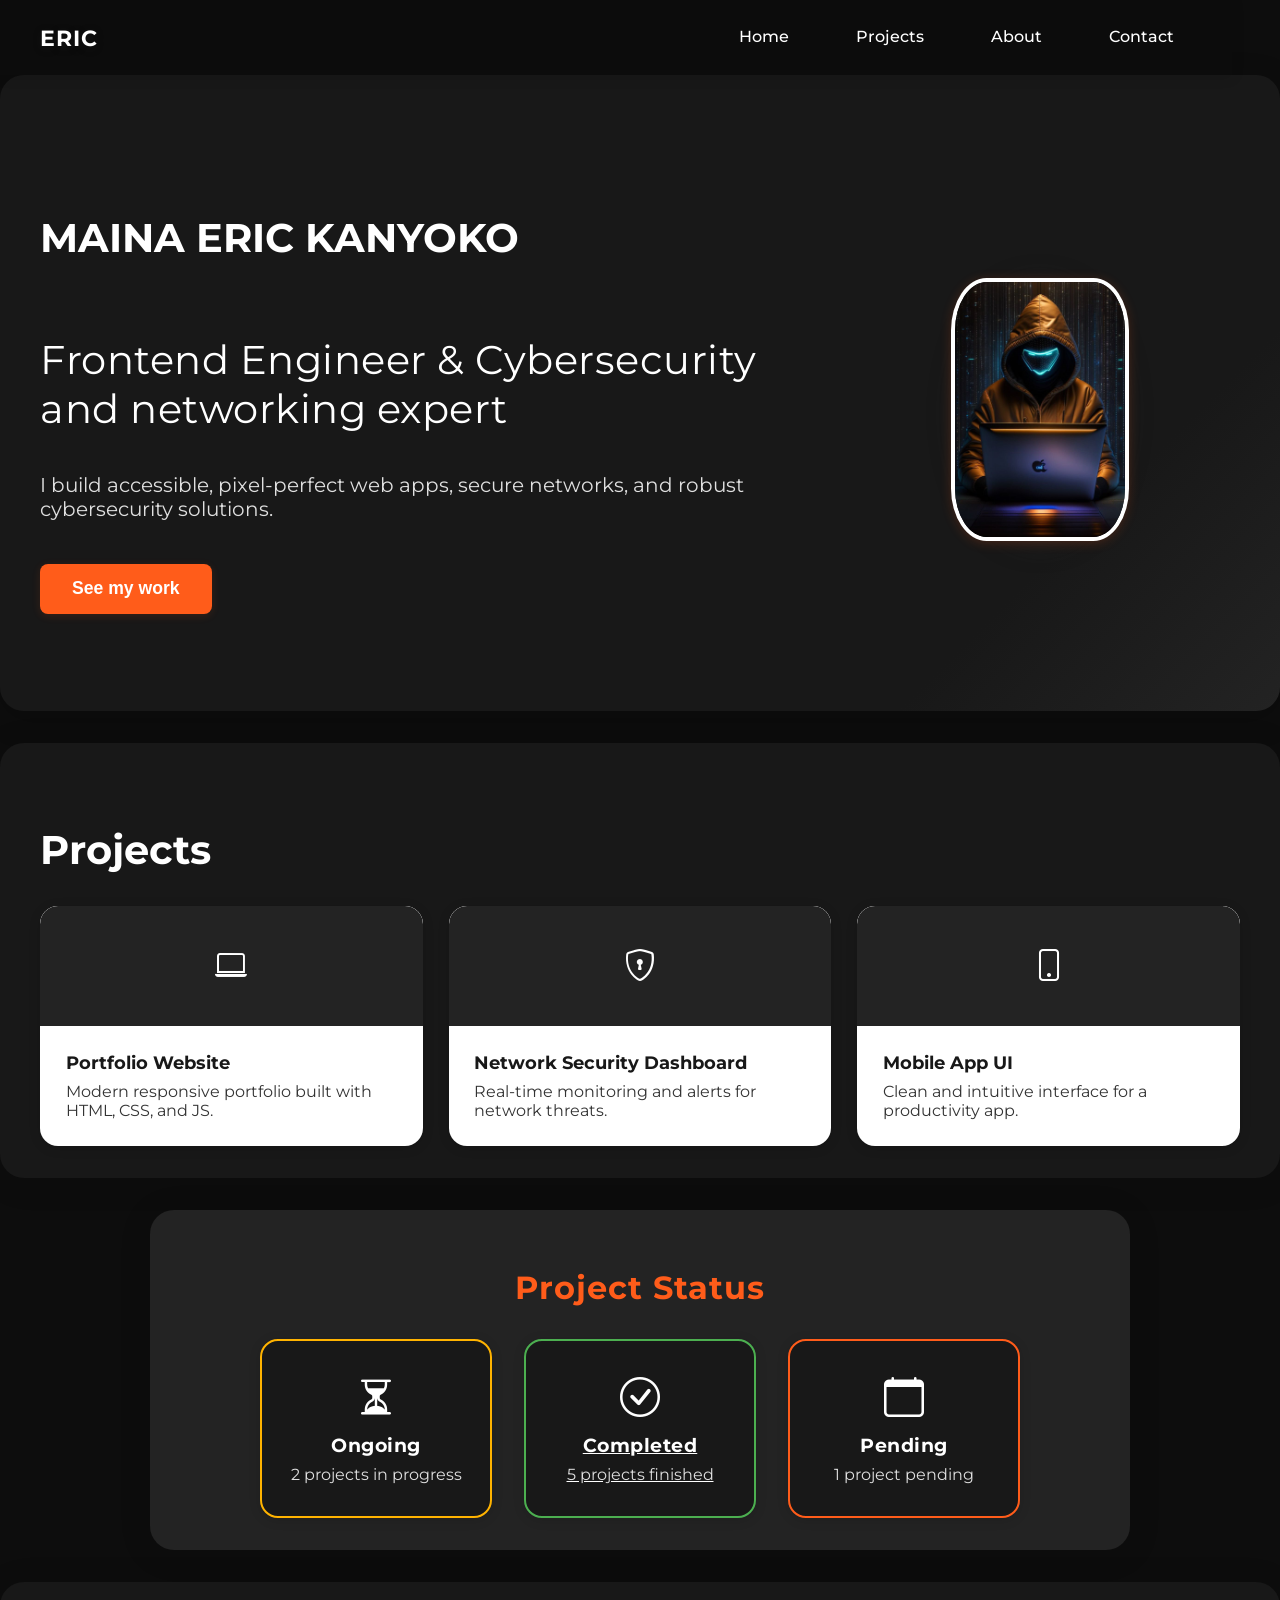
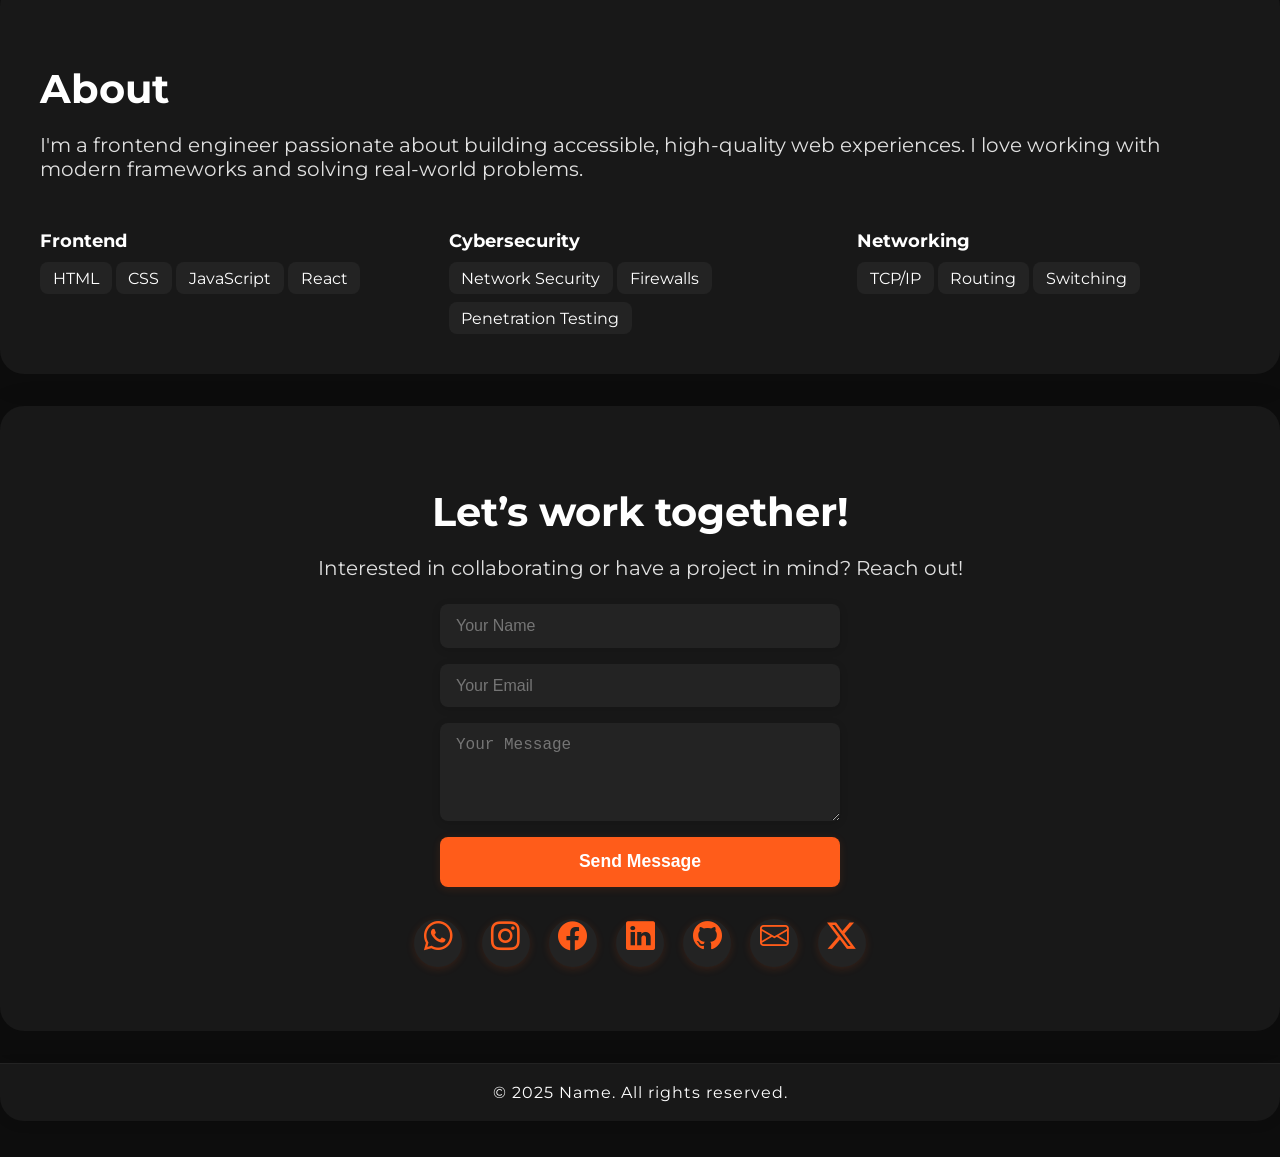
==== index.html @ 84fb1388 "initial commit" ====
<!DOCTYPE html>
<html lang="en">
<head>
    <meta charset="UTF-8">
    <meta name="viewport" content="width=device-width, initial-scale=1.0">
    <title>Name | Frontend Engineer</title>
    <link href="https://fonts.googleapis.com/css2?family=Montserrat:wght@700;400&display=swap" rel="stylesheet">
    <link rel="stylesheet" href="style.css">
    <link rel="stylesheet" href="https://cdn.jsdelivr.net/npm/bootstrap-icons@1.11.3/font/bootstrap-icons.css">

    <!-- Font Awesome for icons -->
</head>
<body>
    <!-- Navbar -->
    <div class="navbar">
        <div class="logo">ERIC</div>
        <button class="nav-toggle" aria-label="Toggle navigation">
            <span class="nav-toggle-icon"></span>
        </button>
        <nav>
            <a href="#">Home</a>
            <a href="#projects">Projects</a>
            <a href="#about">About</a>
            <a href="#contact">Contact</a>
        </nav>
    </div>
    <!-- Hero Section -->
    <section class="hero">
        <div class="hero-left">
            <h3>MAINA ERIC KANYOKO</h3>
            <h2>Frontend Engineer & Cybersecurity  and  networking expert</h2>
            <p>I build accessible, pixel-perfect web apps, secure networks, and robust cybersecurity solutions.</p>
            <button class="cta-btn">See my work</button>
        </div>
        <div class="hero-right">
            <div class="profile-img-bg">
                <img src="profile-pic.jpg" alt="My-profile" class="profile-img">
            </div>
        </div>
    </section>
    <!-- Projects Section -->
    <section class="projects-section" id="projects">
        <h2>Projects</h2>
        <div class="projects-list">
            <div class="project-card">
                <div class="project-thumb"><i class="bi bi-laptop"></i></div>
                <div class="project-info">
                    <h4>Portfolio Website</h4>
                    <p>Modern responsive portfolio built with HTML, CSS, and JS.</p>
                </div>
                <div class="project-overlay">
                    <p>Showcases my frontend skills and design sense.</p>
                    <button class="details-btn">View Details</button>
                </div>
            </div>
            <div class="project-card">
                <div class="project-thumb"><i class="bi bi-shield-lock"></i></div>
                <div class="project-info">
                    <h4>Network Security Dashboard</h4>
                    <p>Real-time monitoring and alerts for network threats.</p>
                </div>
                <div class="project-overlay">
                    <p>Built with React and Bootstrap for security teams.</p>
                    <button class="details-btn">View Details</button>
                </div>
            </div>
            <div class="project-card">
                <div class="project-thumb"><i class="bi bi-phone"></i></div>
                <div class="project-info">
                    <h4>Mobile App UI</h4>
                    <p>Clean and intuitive interface for a productivity app.</p>
                </div>
                <div class="project-overlay">
                    <p>Designed for Android and iOS platforms.</p>
                    <button class="details-btn">View Details</button>
                </div>
            </div>
        </div>
    </section>
    <!-- Project Status Section -->
    <section class="project-status-section">
        <h2>Project Status</h2>
        <div class="status-list">
            <div class="status-card ongoing">
                <span class="status-icon"><i class="bi bi-hourglass-split"></i></span>
                <h3>Ongoing</h3>
                <p>2 projects in progress</p>
            </div>
            <a href="#projects" class="status-card completed">
                <span class="status-icon"><i class="bi bi-check-circle"></i></span>
                <h3>Completed</h3>
                <p>5 projects finished</p>
            </a>
            <div class="status-card pending">
                <span class="status-icon"><i class="bi bi-calendar"></i></span>
                <h3>Pending</h3>
                <p>1 project pending</p>
            </div>
        </div>
    </section>
    <!-- About Section -->
    <section class="about-section" id="about">
        <h2>About</h2>
        <p>
            I'm a frontend engineer passionate about building accessible, high-quality web experiences. I love working with modern frameworks and solving real-world problems.
        </p>
        <div class="skills-grid">
            <div class="skills-category">
                <h3>Frontend</h3>
                <ul>
                    <li>HTML</li>
                    <li>CSS</li>
                    <li>JavaScript</li>
                    <li>React</li>
                </ul>
            </div>
            <div class="skills-category">
                <h3>Cybersecurity</h3>
                <ul>
                    <li>Network Security</li>
                    <li>Firewalls</li>
                    <li>Penetration Testing</li>
                </ul>
            </div>
            <div class="skills-category">
                <h3>Networking</h3>
                <ul>
                    <li>TCP/IP</li>
                    <li>Routing</li>
                    <li>Switching</li>
                </ul>
            </div>
        </div>
    </section>
    <!-- Contact Section -->
    <section class="contact-section" id="contact">
        <h2>Let’s work together!</h2>
        <p class="contact-desc">
            Interested in collaborating or have a project in mind? Reach out!
        </p>
        <form class="contact-form" action="mailto:your@email.com" method="POST" enctype="text/plain">
            <input type="text" name="name" placeholder="Your Name" required>
            <input type="email" name="email" placeholder="Your Email" required>
            <textarea name="message" rows="4" placeholder="Your Message" required></textarea>
            <button type="submit" class="contact-btn">Send Message</button>
        </form>
        <div class="social-icons">
            <a href="https://wa.me/1234567890" target="_blank" title="WhatsApp"><i class="bi bi-whatsapp"></i></a>
            <a href="https://instagram.com/" target="_blank" title="Instagram"><i class="bi bi-instagram"></i></a>
            <a href="https://facebook.com/" target="_blank" title="Facebook"><i class="bi bi-facebook"></i></a>
            <a href="https://linkedin.com/" target="_blank" title="LinkedIn"><i class="bi bi-linkedin"></i></a>
            <a href="https://github.com/" target="_blank" title="GitHub"><i class="bi bi-github"></i></a>
            <a href="mailto:your@email.com" title="Email"><i class="bi bi-envelope"></i></a>
            <a href="https://twitter.com/" target="_blank" title="Twitter"><i class="bi bi-twitter-x"></i></a>
        </div>
    </section>
    <footer>
        &copy; 2025 Name. All rights reserved.
    </footer>
    <script>
        // Simple navbar toggle script
        const navToggle = document.querySelector('.nav-toggle');
        const nav = document.querySelector('.navbar nav');
        navToggle.addEventListener('click', () => {
            nav.classList.toggle('nav-open');
        });
    </script>
</body>
</html>
---- style.css ----
body{
            margin: 0;
            background: #0D0D0D;
            font-family: 'Montserrat', Arial, sans-serif;
            color: #fff;
            min-height: 100vh;
            width: 100%;
        }
        .navbar {
            position: sticky;
            top: 0;
            width: 90%;
            background: rgba(13,13,13,0.85);
            display: flex;
            justify-content: space-between;
            align-items: center;
            padding: 1.2rem 2.5rem;
            z-index: 100;
            box-shadow: 0 2px 12px #0002;
            backdrop-filter: blur(4px);
        }
        .navbar .logo {
            font-size: 1.35rem;
            font-weight: 700;
            letter-spacing: 1px;
            color: #fff;
            text-shadow: 0 2px 8px #23232344;
        }
        .navbar nav {
            display: flex;
            gap: 2rem;
        }
        .navbar nav a {
            color: #fff;
            text-decoration: none;
            font-weight: 500;
            font-size: 1rem;
            padding: 0.5rem 1.1rem;
            border-radius: 18px;
            transition: background 0.2s, color 0.2s;
            position: relative;
        }
        .navbar nav a::after {
            content: '';
            display: block;
            width: 0;
            height: 2px;
            background: linear-gradient(90deg, #ff5c1a, #fff);
            transition: width 0.3s;
            margin: 0 auto;
        }
        .navbar nav a:hover {
            background: #232323;
            color: #ff5c1a;
        }
        .navbar nav a:hover::after {
            width: 100%;
        }
        .hero {
            display: flex;
            flex-direction: row;
            align-items: center;
            justify-content: space-between;
            padding: 4rem 2.5rem 2rem 2.5rem;
            min-height: 60vh;
            background: linear-gradient(135deg, #181818 80%, #232323 100%);
            position: relative;
            overflow: hidden;
            border-radius: 24px;
            box-shadow: 0 8px 32px #0003;
            animation: fadeInUp 1s ease;
        }
        @keyframes fadeInUp {
            from {
                opacity: 0;
                transform: translateY(40px);
            }
            to {
                opacity: 1;
                transform: translateY(0);
            }
        }
        .hero-left {
            flex: 2;
            display: flex;
            flex-direction: column;
            justify-content: center;
            z-index: 1;
        }
        .hero-left h1 {
            font-size: 3.2rem;
            font-weight: 700;
            margin-bottom: 1.2rem;
            color: #fff;
            letter-spacing: 1px;
            text-shadow: 0 2px 8px #23232344;
        }
        .hero-left h2 {
            font-size: 2rem;
            font-weight: 400;
            margin-bottom: 1.2rem;
            color: #fff;
            letter-spacing: 0.5px;
        }
        .hero-left p {
            font-size: 1.25rem;
            color: #e0e0e0;
            margin-bottom: 2.2rem;
        }
        .cta-btn {
            background: #ff5c1a;
            color: #fff;
            border: none;
            border-radius: 8px;
            padding: 0.9rem 2rem;
            font-size: 1.1rem;
            font-weight: 700;
            cursor: pointer;
            box-shadow: 0 2px 8px #ff5c1a22;
            transition: background 0.2s, transform 0.2s;
            margin-bottom: 2rem;
            margin-top: 0.5rem;
            width: fit-content;
        }
        .cta-btn:hover {
            background: #e04d0f;
            transform: scale(1.05);
        }
        .hero-right {
            flex: 1;
            display: flex;
            align-items: center;
            justify-content: center;
            position: relative;
        }
        .profile-img-bg {
            background: radial-gradient(circle at 60% 40%, #232323 80%, #181818 100%);
            border-radius: 50%;
            width: 170px;
            height: 170px;
            display: flex;
            align-items: center;
            justify-content: center;
            position: relative;
            box-shadow: 0 4px 24px #23232388;
        }
        .profile-img-bg::before {
            content: "";
            position: absolute;
            width: 170px;
            height: 170px;
            border-radius: 20%;
            background: rgba(255,255,255,0.08);
            left: 0;
            top: 0;
            z-index: 0;
        }
        .profile-img {
            width: 200px;
            height: 170px;
            border-radius: 20%;
            object-fit: cover;
            position: relative;
            z-index: 1;
            border: 4px solid #fff;
            background: #232323;
            box-shadow: 0 2px 12px #ff5c1a33;
        }
        .projects-section {
            padding: 3rem 2.5rem 2rem 2.5rem;
            background: #181818;
            border-radius: 24px;
            margin: 2rem auto;
            box-shadow: 0 4px 32px #0002;
            max-width: 1200px;
            margin-left: auto;
            margin-right: auto;
        }
        .projects-section h2 {
            font-size: 2rem;
            font-weight: 700;
            margin-bottom: 2rem;
            color: #fff;
        }
        .projects-list {
            display: grid;
            grid-template-columns: repeat(3, 1fr);
            gap: 2rem;
        }
        .project-card {
            background: #fff;
            color: #181818;
            border-radius: 18px;
            box-shadow: 0 2px 12px #0002;
            overflow: hidden;
            position: relative;
            transition: transform 0.3s cubic-bezier(.25,.8,.25,1), box-shadow 0.3s;
            cursor: pointer;
        }
        .project-card:hover {
            transform: scale(1.05);
            box-shadow: 0 8px 24px rgba(0,0,0,0.15);
        }
        .project-thumb {
            background: #232323;
            height: 120px;
            display: flex;
            align-items: center;
            justify-content: center;
            color: #fff;
            font-size: 2rem;
            font-weight: 700;
            border-top-left-radius: 18px;
            border-top-right-radius: 18px;
        }
        .project-info {
            padding: 1.2rem;
        }
        .project-info h4 {
            margin: 0 0 0.5rem 0;
            font-size: 1.15rem;
            font-weight: 700;
        }
        .project-info p {
            margin: 0;
            font-size: 1rem;
            color: #333;
        }
        .project-overlay {
            position: absolute;
            inset: 0;
            background: rgba(13,13,13,0.97);
            color: #fff;
            display: flex;
            flex-direction: column;
            justify-content: center;
            align-items: center;
            opacity: 0;
            transition: opacity 0.2s;
            padding: 2rem;
            text-align: center;
            border-radius: 18px;
        }
        .project-card:hover .project-overlay {
            opacity: 1;
        }
        .project-overlay p {
            margin-bottom: 1.2rem;
            font-size: 1.05rem;
        }
        .project-overlay .details-btn {
            background: #ff5c1a;
            color: #fff;
            border: none;
            border-radius: 8px;
            padding: 0.7rem 1.3rem;
            font-size: 1rem;
            font-weight: 700;
            cursor: pointer;
            box-shadow: 0 2px 8px #ff5c1a22;
            transition: background 0.2s;
        }
        .project-overlay .details-btn:hover {
            background: #e04d0f;
        }
        .about-section {
            padding: 3rem 2.5rem 2rem 2.5rem;
            background: #181818;
            color: #fff;
            border-radius: 24px;
            margin: 2rem auto;
            box-shadow: 0 4px 32px #0002;
            max-width: 1200px;
            margin-left: auto;
            margin-right: auto;
        }
        .about-section h2 {
            font-size: 2rem;
            font-weight: 700;
            margin-bottom: 1.2rem;
        }
        .about-section p {
            font-size: 1.15rem;
            margin-bottom: 2rem;
            color: #e0e0e0;
        }
        .skills-grid {
            display: grid;
            grid-template-columns: repeat(3, 1fr);
            gap: 2rem;
        }
        .skills-category h3 {
            font-size: 1.1rem;
            font-weight: 700;
            margin-bottom: 0.7rem;
        }
        .skills-category ul {
            list-style: none;
            padding: 0;
            margin: 0;
        }
        .skills-category li {
            font-size: 1rem;
            margin-bottom: 0.5rem;
            color: #fff;
            background: #232323;
            border-radius: 8px;
            padding: 0.4rem 0.8rem;
            display: inline-block;
        }
        .contact-section {
            padding: 3rem 2.5rem 2rem 2.5rem;
            background: #181818;
            color: #fff;
            text-align: center;
            border-radius: 24px;
            margin: 2rem auto;
            box-shadow: 0 4px 32px #0002;
            max-width: 1200px;
            margin-left: auto;
            margin-right: auto;
        }
        .contact-section h2 {
            font-size: 2rem;
            font-weight: 700;
            margin-bottom: 1.2rem;
        }
        .contact-section .contact-desc {
            font-size: 1.1rem;
            color: #e0e0e0;
            margin-bottom: 1.5rem;
        }
        .contact-form {
            display: flex;
            flex-direction: column;
            gap: 1rem;
            max-width: 400px;
            margin: 0 auto 2rem auto;
        }
        .contact-form input,
        .contact-form textarea {
            padding: 0.8rem 1rem;
            border-radius: 8px;
            border: none;
            background: #232323;
            color: #fff;
            font-size: 1rem;
            outline: none;
            box-shadow: 0 2px 8px #0002;
            transition: background 0.2s;
        }
        .contact-form input:focus,
        .contact-form textarea:focus {
            background: #181818;
        }
        .contact-form button.contact-btn {
            background: #ff5c1a;
            color: #fff;
            border: none;
            border-radius: 8px;
            padding: 0.9rem 2rem;
            font-size: 1.1rem;
            font-weight: 700;
            cursor: pointer;
            box-shadow: 0 2px 8px #ff5c1a22;
            transition: background 0.2s, transform 0.2s;
        }
        .contact-form button.contact-btn:hover {
            background: #e04d0f;
            transform: scale(1.05);
        }
        .social-icons {
            display: flex;
            justify-content: center;
            align-items: center;
            gap: 1.2rem;
            flex-wrap: wrap;
            margin-top: 1.5rem;
            margin-bottom: 2rem;
        }
        .social-icons a {
            display: inline-block;
            align-items: center;
            justify-content: center;
            width: 48px;
            height: 48px;
            border-radius: 50%;
            background: #232323;
            color: #ff5c1a;
            font-size: 1.8rem;
            box-shadow: 0 2px 8px #ff5c1a22;
            transition: background 0.2s, color 0.2s, transform 0.2s;
            text-decoration: none;
        }
        .social-icons a:hover {
            background: #ff5c1a;
            color: #fff;
            transform: translateY(-6px) scale(1.2);
        }
        footer {
            background: #181818;
            color: #fff;
            text-align: center;
            padding: 1.2rem 0;
            font-size: 1rem;
            letter-spacing: 1px;
            border-top: 1px solid #232323;
            border-radius: 0 0 24px 24px;
            margin: 0 auto 2rem auto;
            box-shadow: 0 2px 12px #0002;
        }
        /* Hamburger button styles */
.nav-toggle {
    display: none;
    background: none;
    border: none;
    cursor: pointer;
    padding: 0.5rem;
    margin-left: auto;
}
.nav-toggle-icon {
    display: block;
    width: 28px;
    height: 3px;
    background: #ff5c1a;
    position: relative;
    border-radius: 2px;
}
.nav-toggle-icon::before,
.nav-toggle-icon::after {
    content: '';
    position: absolute;
    left: 0;
    width: 28px;
    height: 3px;
    background: #ff5c1a;
    border-radius: 2px;
    transition: transform 0.3s;
}
.nav-toggle-icon::before {
    top: -8px;
}
.nav-toggle-icon::after {
    top: 8px;
}

/* Responsive navbar */
@media (max-width: 700px) {
    .navbar {
        flex-direction: row;
        align-items: center;
        padding: 1rem 0.5rem;
    }
    .nav-toggle {
        display: block;
    }
    .navbar nav {
        position: absolute;
        top: 60px;
        left: 0;
        right: 0;
        background: #181818;
        flex-direction: column;
        gap: 0;
        display: none;
        z-index: 99;
        box-shadow: 0 4px 24px #0003;
        border-radius: 0 0 18px 18px;
        padding: 1rem 0;
    }
    .navbar nav.nav-open {
        display: flex;
    }
    .navbar nav a {
        padding: 1rem 2rem;
        font-size: 1.1rem;
        border-radius: 0;
        border-bottom: 1px solid #232323;
    }
    .navbar .logo {
        font-size: 1.2rem;
    }
}
        @media (max-width: 1100px) {
            .projects-list, .skills-grid {
                grid-template-columns: 1fr 1fr;
            }
        }
        @media (max-width: 900px) {
            .hero {
                flex-direction: column;
                padding: 2rem 1rem;
                text-align: center;
            }
            .hero-right {
                margin-top: 2rem;
            }
            .projects-list, .skills-grid {
                grid-template-columns: 1fr;
            }
        }
        @media (max-width: 600px) {
            .navbar {
                flex-direction: column;
                padding: 1rem 0.5rem;
                gap: 0.7rem;
            }
            .hero {
                padding: 1.2rem 0.5rem;
                border-radius: 14px;
            }
            .projects-section, .about-section, .contact-section {
                padding: 1.2rem 0.5rem;
                border-radius: 14px;
            }
            .profile-img-bg {
                width: 120px;
                height: 120px;
            }
            .profile-img-bg::before {
                width: 120px;
                height: 120px;
            }
            .profile-img {
                width: 90px;
                height: 90px;
            }
            footer {
                border-radius: 0 0 14px 14px;
                margin-bottom: 1rem;
            }
        }
        /* Make sure all sections and containers use max-width and auto margins for centering */
        .projects-section,
        .about-section,
        .contact-section {
            max-width: 1200px;
            margin-left: auto;
            margin-right: auto;
        }

        /* Responsive font sizes for headings and text */
        .hero-left h3,
        .hero-left h2,
        .projects-section h2,
        .about-section h2,
        .contact-section h2 {
            font-size: clamp(1.2rem, 2vw + 1rem, 2.5rem);
        }

        .hero-left p,
        .about-section p,
        .contact-section .contact-desc {
            font-size: clamp(1rem, 1vw + 0.8rem, 1.25rem);
        }

        /* Responsive grid gap and card padding */
        .projects-list,
        .skills-grid {
            gap: clamp(1rem, 2vw, 2rem);
        }

        .project-info,
        .project-overlay {
            padding: clamp(1rem, 2vw, 2rem);
        }

        /* Ensure images and containers don't overflow */
        img,
        .profile-img,
        .profile-img-bg {
            max-width: 100%;
            height: auto;
        }

        /* Add horizontal scrolling for grids on very small screens */
        @media (max-width: 500px) {
            .projects-list,
            .skills-grid {
                display: block;
                overflow-x: auto;
                white-space: nowrap;
            }
            .project-card,
            .skills-category {
                display: inline-block;
                min-width: 260px;
                vertical-align: top;
                margin-right: 1rem;
            }
        }
        /* Section fade-in animation */
.projects-section,
.project-status-section,
.about-section,
.contact-section {
    opacity: 0;
    transform: translateY(40px);
    animation: fadeInSection 1s ease forwards;
}

.projects-section { animation-delay: 0.2s; }
.project-status-section { animation-delay: 0.4s; }
.about-section { animation-delay: 0.6s; }
.contact-section { animation-delay: 0.8s; }

@keyframes fadeInSection {
    to {
        opacity: 1;
        transform: translateY(0);
    }
}

/* Project Status Section Styles */
.project-status-section {
    padding: 2rem 2.5rem;
    background: #232323;
    border-radius: 24px;
    margin: 2rem auto;
    box-shadow: 0 4px 32px #0002;
    max-width: 900px;
    margin-left: auto;
    margin-right: auto;
    text-align: center;
    animation: fadeInSection 1s ease forwards;
    animation-delay: 0.1s;
}
.project-status-section h2 {
    font-size: 2rem;
    font-weight: 700;
    margin-bottom: 2rem;
    color: #ff5c1a;
    letter-spacing: 1px;
}
.status-list {
    display: flex;
    justify-content: center;
    gap: 2rem;
    flex-wrap: wrap;
}
.status-card {
    background: #181818;
    color: #fff;
    border-radius: 18px;
    box-shadow: 0 2px 12px #0002;
    padding: 2rem 1.5rem;
    min-width: 180px;
    transition: transform 0.4s cubic-bezier(.25,.8,.25,1), box-shadow 0.3s;
    cursor: default;
    display: flex;
    flex-direction: column;
    align-items: center;
    animation: bounceIn 0.8s;
    position: relative;
}
.status-card .status-icon {
    font-size: 2.5rem;
    margin-bottom: 0.7rem;
    display: block;
}
.status-card h3 {
    margin: 0 0 0.5rem 0;
    font-size: 1.2rem;
    font-weight: 700;
    letter-spacing: 0.5px;
}
.status-card p {
    margin: 0;
    font-size: 1rem;
    color: #e0e0e0;
}
.status-card.ongoing {
    border: 2px solid #ffb300;
}
.status-card.completed {
    border: 2px solid #4caf50;
    cursor: pointer;
    animation: bounceIn 0.8s;
}
.status-card.completed:hover {
    background: #4caf50;
    color: #fff;
    transform: scale(1.07) translateY(-4px);
    box-shadow: 0 8px 24px #4caf5044;
}
.status-card.pending {
    border: 2px solid #ff5c1a;
}
.status-card:hover {
    transform: scale(1.05) translateY(-2px);
    box-shadow: 0 8px 24px #ff5c1a22;
}

@keyframes bounceIn {
    0% {
        opacity: 0;
        transform: scale(0.7);
    }
    60% {
        opacity: 1;
        transform: scale(1.1);
    }
    80% {
        transform: scale(0.95);
    }
    100% {
        transform: scale(1);
    }
}

/* Responsive for status section */
@media (max-width: 700px) {
    .status-list {
        flex-direction: column;
        gap: 1.2rem;
    }
    .project-status-section {
        padding: 1.2rem 0.5rem;
        border-radius: 14px;
    }
}

/* Project card bounce animation */
.project-card {
    animation: bounceIn 0.8s;
}

@media (max-width: 700px) {
    .projects-list,
    .skills-grid {
        grid-template-columns: 1fr;
        gap: 1.2rem;
    }
}
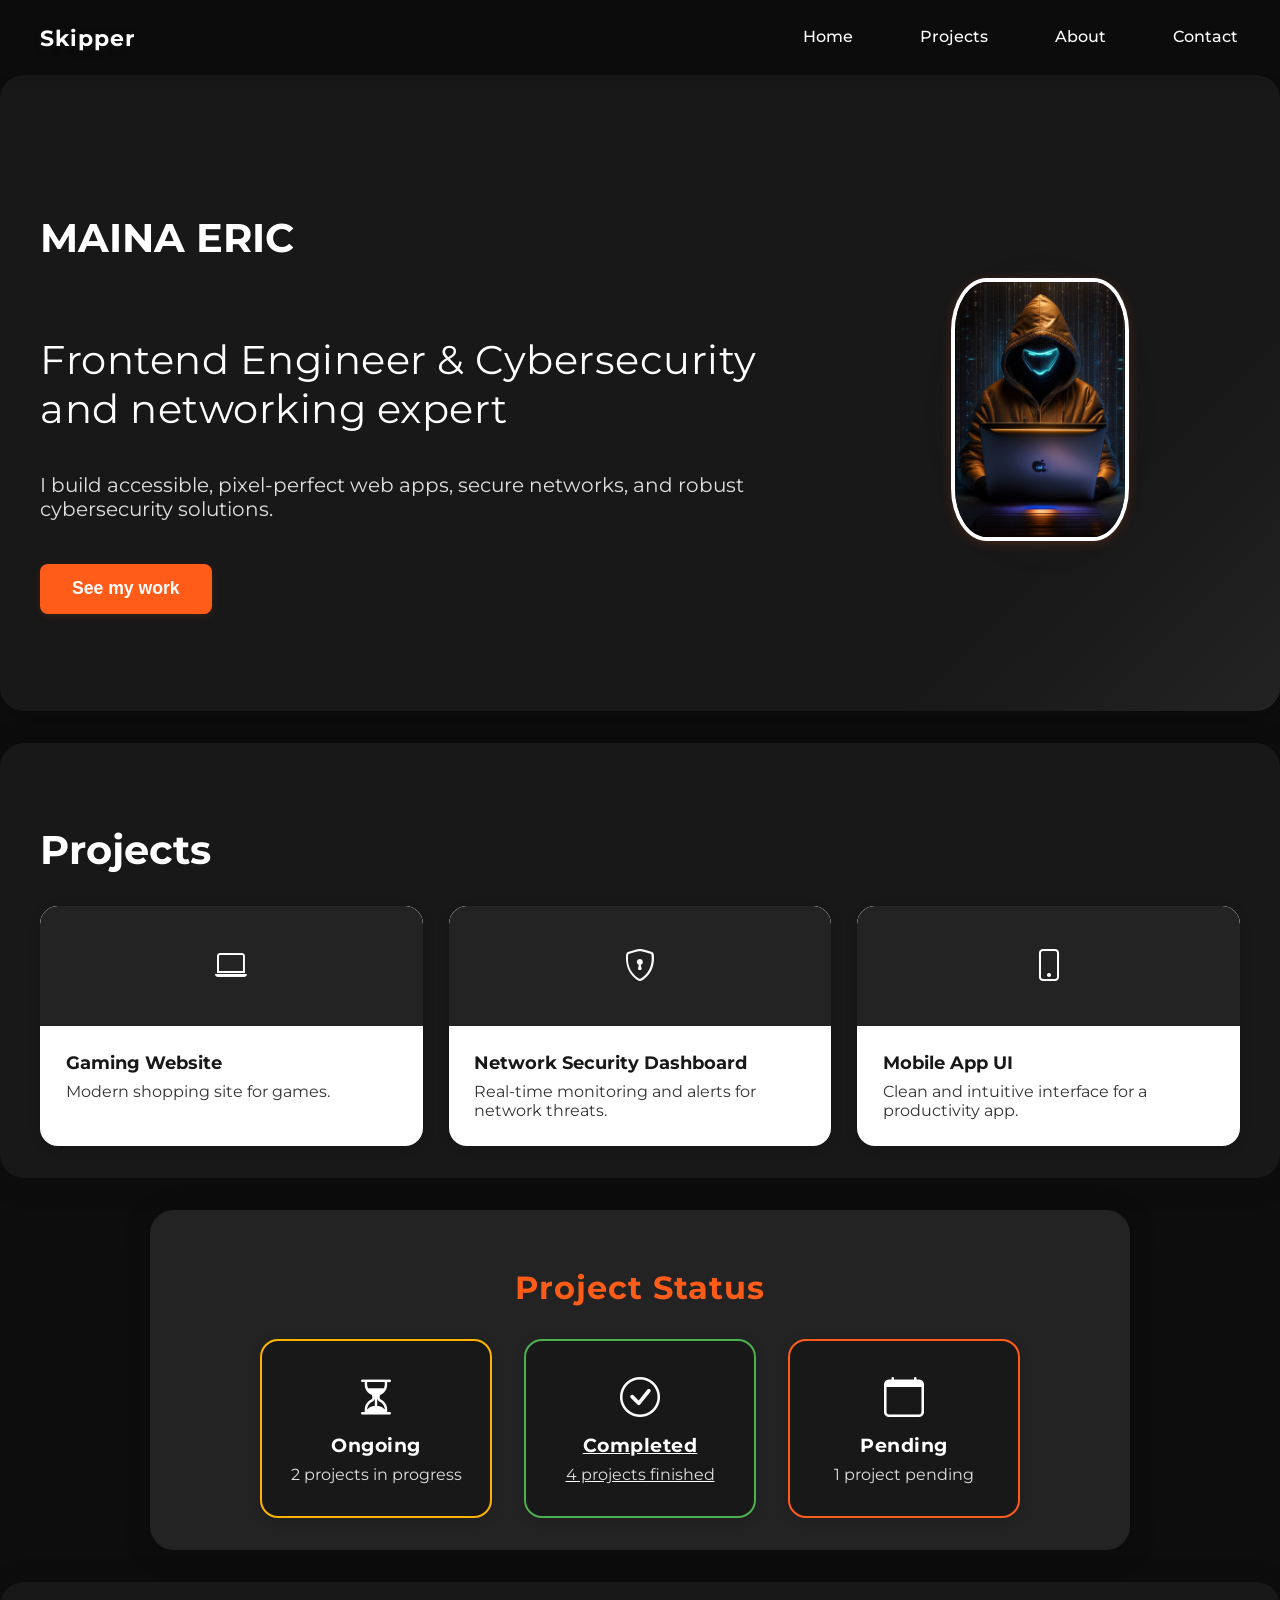
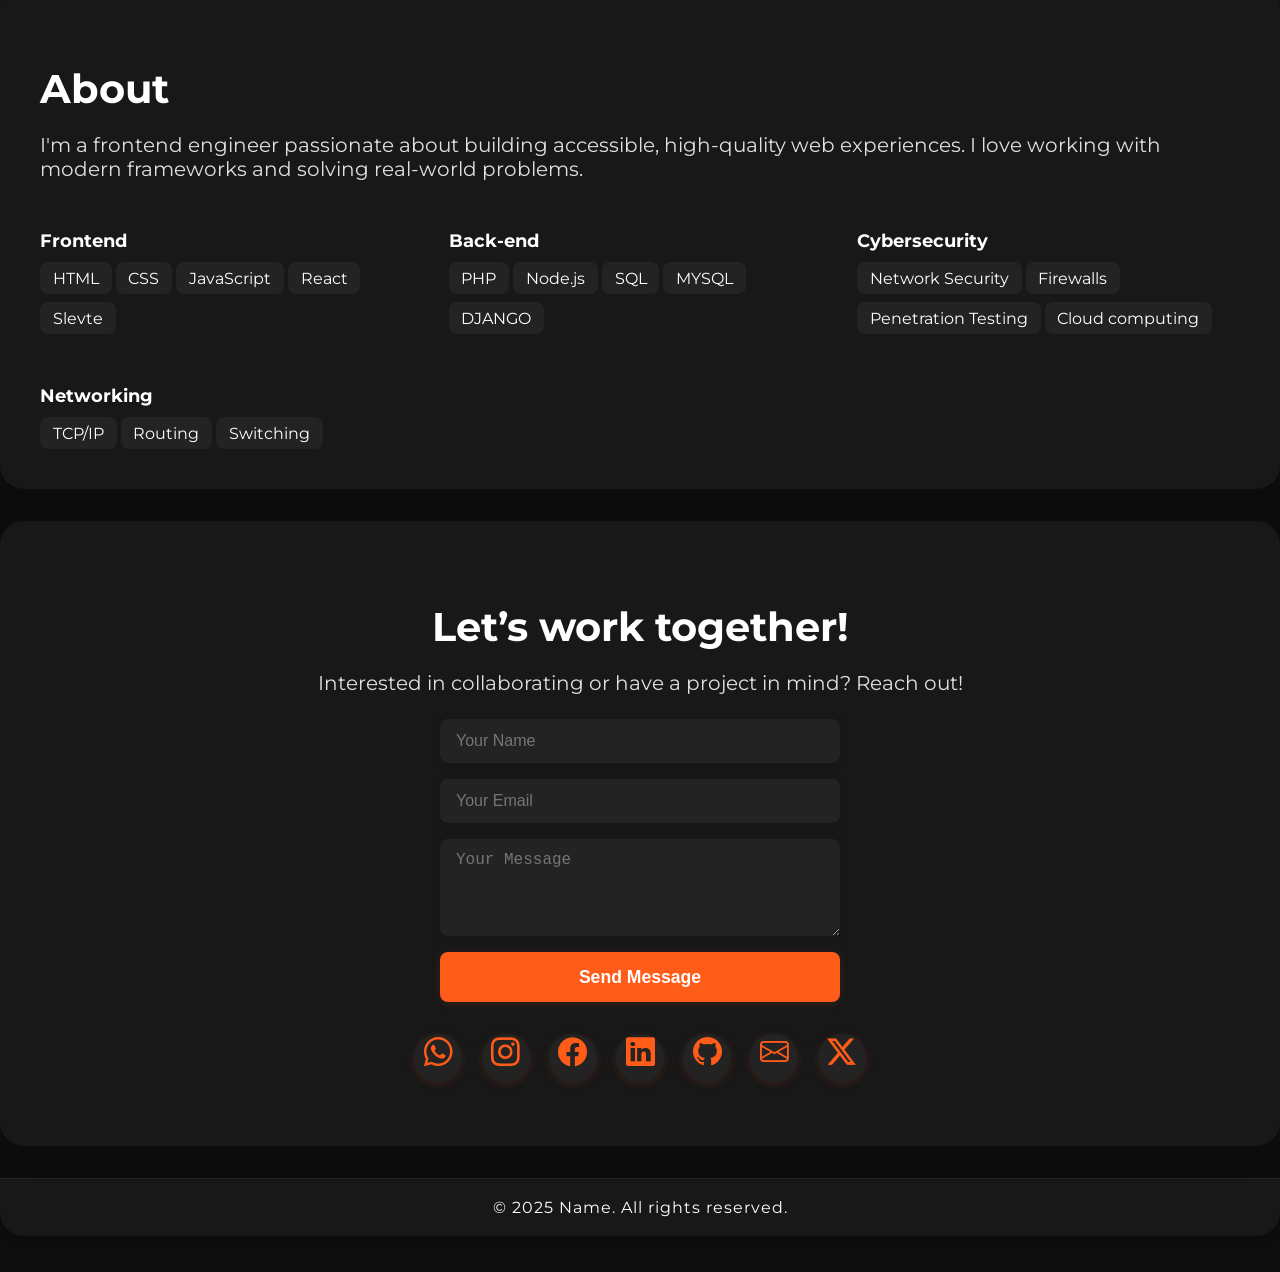
==== commit 21f6e411: "updated" ====
--- a/index.html
+++ b/index.html
@@ -3,7 +3,28 @@
 <head>
     <meta charset="UTF-8">
     <meta name="viewport" content="width=device-width, initial-scale=1.0">
-    <title>Name | Frontend Engineer</title>
+
+    <!-- SEO Meta Tags -->
+    <meta name="description" content="Skipper Eric Kanyoko's portfolio: Frontend Engineer, Cybersecurity & Networking Expert. View projects, skills, and contact info.">
+    <meta name="keywords" content="Portfolio, Frontend Engineer, Cybersecurity, Networking, Eric Kanyoko, Web Developer, Projects">
+    <meta name="author" content="Eric Kanyoko">
+
+    <!-- Social Sharing Meta Tags -->
+    <meta property="og:title" content="Skipper: Portfolio">
+    <meta property="og:description" content="Explore Eric Kanyoko's work in frontend engineering, cybersecurity, and networking.">
+    <meta property="og:image" content="profile-pic.jpg">
+    <meta property="og:type" content="website">
+    <meta property="og:url" content="https://yourdomain.com/">
+
+    <meta name="twitter:card" content="summary_large_image">
+    <meta name="twitter:title" content="Skipper: Portfolio">
+    <meta name="twitter:description" content="Explore Eric Kanyoko's work in frontend engineering, cybersecurity, and networking.">
+    <meta name="twitter:image" content="profile-pic.jpg">
+
+    <!-- Favicon -->
+    <link rel="icon" href="favicon.ico" type="image/x-icon">
+
+    <title>Skipper: portifolio</title>
     <link href="https://fonts.googleapis.com/css2?family=Montserrat:wght@700;400&display=swap" rel="stylesheet">
     <link rel="stylesheet" href="style.css">
     <link rel="stylesheet" href="https://cdn.jsdelivr.net/npm/bootstrap-icons@1.11.3/font/bootstrap-icons.css">
@@ -13,7 +34,7 @@
 <body>
     <!-- Navbar -->
     <div class="navbar">
-        <div class="logo">ERIC</div>
+        <div class="logo">Skipper</div>
         <button class="nav-toggle" aria-label="Toggle navigation">
             <span class="nav-toggle-icon"></span>
         </button>
@@ -27,7 +48,7 @@
     <!-- Hero Section -->
     <section class="hero">
         <div class="hero-left">
-            <h3>MAINA ERIC KANYOKO</h3>
+            <h3>MAINA ERIC</h3>
             <h2>Frontend Engineer & Cybersecurity  and  networking expert</h2>
             <p>I build accessible, pixel-perfect web apps, secure networks, and robust cybersecurity solutions.</p>
             <button class="cta-btn">See my work</button>
@@ -43,14 +64,14 @@
         <h2>Projects</h2>
         <div class="projects-list">
             <div class="project-card">
-                <div class="project-thumb"><i class="bi bi-laptop"></i></div>
+                <div class="project-thumb gaming-thumb"><i class="bi bi-laptop"></i></div>
                 <div class="project-info">
-                    <h4>Portfolio Website</h4>
-                    <p>Modern responsive portfolio built with HTML, CSS, and JS.</p>
+                    <h4>Gaming Website</h4>
+                    <p>Modern shopping site for games. </p>
                 </div>
                 <div class="project-overlay">
-                    <p>Showcases my frontend skills and design sense.</p>
-                    <button class="details-btn">View Details</button>
+                    <p>Showcases my frontend skills and design sense, and building of an e-commerce site</p>
+                    <button class="details-btn"><a href="http://skipperglitch.alwaysdata.net/">Visit us</a></button>
                 </div>
             </div>
             <div class="project-card">
@@ -61,7 +82,7 @@
                 </div>
                 <div class="project-overlay">
                     <p>Built with React and Bootstrap for security teams.</p>
-                    <button class="details-btn">View Details</button>
+                    <button class="details-btn"><a href="">View Details</a></button>
                 </div>
             </div>
             <div class="project-card">
@@ -72,7 +93,7 @@
                 </div>
                 <div class="project-overlay">
                     <p>Designed for Android and iOS platforms.</p>
-                    <button class="details-btn">View Details</button>
+                    <button class="details-btn"><a href="">View Details</a></button>
                 </div>
             </div>
         </div>
@@ -89,7 +110,7 @@
             <a href="#projects" class="status-card completed">
                 <span class="status-icon"><i class="bi bi-check-circle"></i></span>
                 <h3>Completed</h3>
-                <p>5 projects finished</p>
+                <p>4 projects finished</p>
             </a>
             <div class="status-card pending">
                 <span class="status-icon"><i class="bi bi-calendar"></i></span>
@@ -112,6 +133,17 @@
                     <li>CSS</li>
                     <li>JavaScript</li>
                     <li>React</li>
+                    <li>Slevte</li>
+                </ul>
+            </div>
+            <div class="skills-category">
+                <h3>Back-end</h3>
+                <ul>
+                    <li>PHP</li>
+                    <li>Node.js</li>
+                    <li>SQL</li>
+                    <li>MYSQL</li>
+                    <li>DJANGO</li>
                 </ul>
             </div>
             <div class="skills-category">
@@ -120,6 +152,7 @@
                     <li>Network Security</li>
                     <li>Firewalls</li>
                     <li>Penetration Testing</li>
+                    <li>Cloud computing</li>
                 </ul>
             </div>
             <div class="skills-category">
@@ -145,12 +178,12 @@
             <button type="submit" class="contact-btn">Send Message</button>
         </form>
         <div class="social-icons">
-            <a href="https://wa.me/1234567890" target="_blank" title="WhatsApp"><i class="bi bi-whatsapp"></i></a>
-            <a href="https://instagram.com/" target="_blank" title="Instagram"><i class="bi bi-instagram"></i></a>
+            <a href="https://wa.me/25471519679" target="_blank" title="WhatsApp"><i class="bi bi-whatsapp"></i></a>
+            <a href="https://www.instagram.com/i.t.s_skipper?igsh=MWN2cDVuMmpxbGptNA==" target="_blank" title="Instagram"><i class="bi bi-instagram"></i></a>
             <a href="https://facebook.com/" target="_blank" title="Facebook"><i class="bi bi-facebook"></i></a>
             <a href="https://linkedin.com/" target="_blank" title="LinkedIn"><i class="bi bi-linkedin"></i></a>
             <a href="https://github.com/" target="_blank" title="GitHub"><i class="bi bi-github"></i></a>
-            <a href="mailto:your@email.com" title="Email"><i class="bi bi-envelope"></i></a>
+            <a href="mailto:maineric692@gmail.com" title="Email"><i class="bi bi-envelope"></i></a>
             <a href="https://twitter.com/" target="_blank" title="Twitter"><i class="bi bi-twitter-x"></i></a>
         </div>
     </section>
--- a/style.css
+++ b/style.css
@@ -9,7 +9,7 @@
         .navbar {
             position: sticky;
             top: 0;
-            width: 90%;
+            width: 95%;
             background: rgba(13,13,13,0.85);
             display: flex;
             justify-content: space-between;
@@ -260,8 +260,13 @@
             box-shadow: 0 2px 8px #ff5c1a22;
             transition: background 0.2s;
         }
-        .project-overlay .details-btn:hover {
-            background: #e04d0f;
+        .project-overlay .details-btn a{
+            text-decoration: none;
+            color: white;
+        }
+
+        .project-overlay .details-btn a:hover {
+            color:#333
         }
         .about-section {
             padding: 3rem 2.5rem 2rem 2.5rem;
@@ -583,7 +588,7 @@
             }
             .project-card,
             .skills-category {
-                display: inline-block;
+                display: block;
                 min-width: 260px;
                 vertical-align: top;
                 margin-right: 1rem;
@@ -731,4 +736,4 @@
         grid-template-columns: 1fr;
         gap: 1.2rem;
     }
-}+}
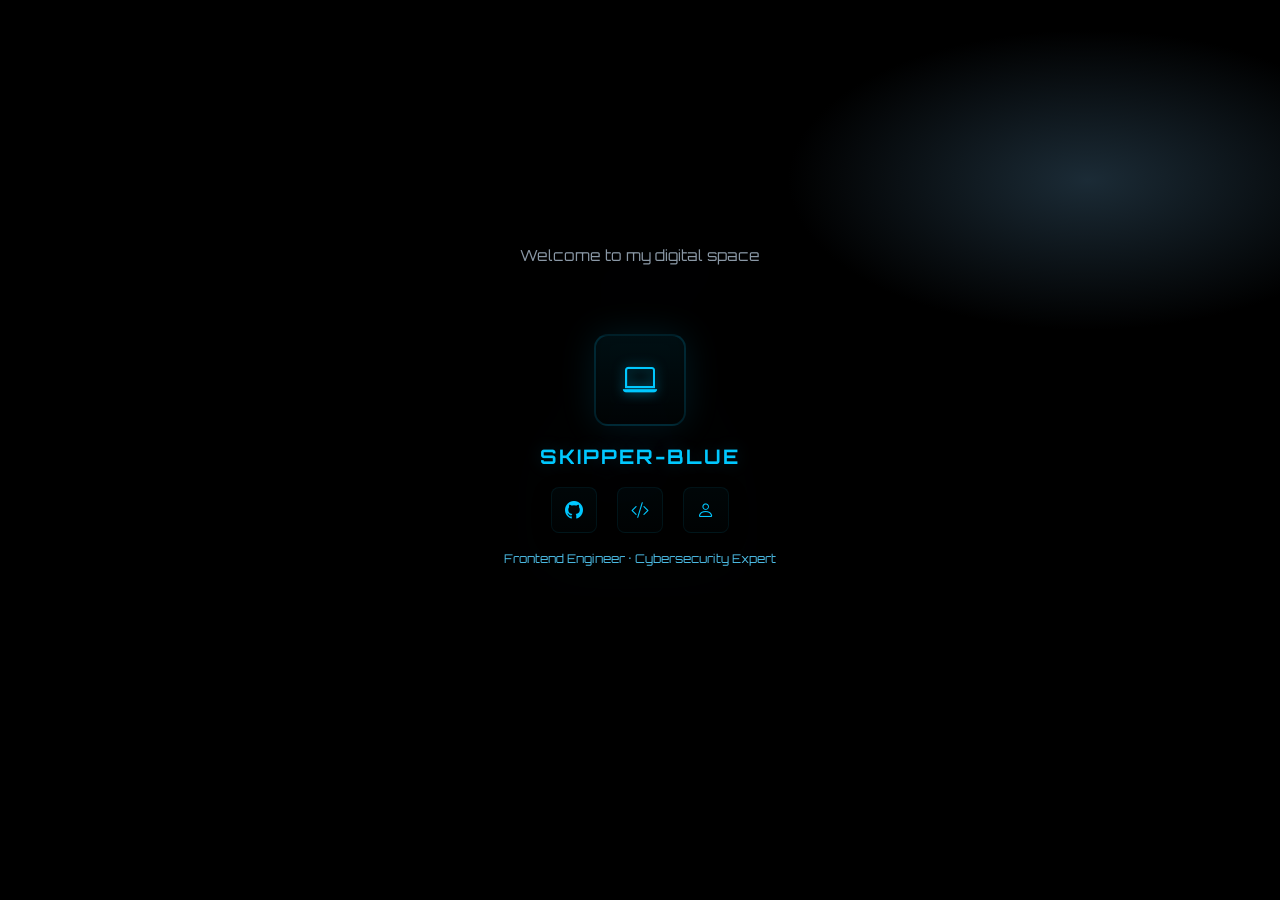
==== commit 0e230be3: "deleted old file and updated repo" ====
--- a/index.html
+++ b/index.html
@@ -1,202 +1,229 @@
 <!DOCTYPE html>
 <html lang="en">
 <head>
-    <meta charset="UTF-8">
-    <meta name="viewport" content="width=device-width, initial-scale=1.0">
-
-    <!-- SEO Meta Tags -->
-    <meta name="description" content="Skipper Eric Kanyoko's portfolio: Frontend Engineer, Cybersecurity & Networking Expert. View projects, skills, and contact info.">
-    <meta name="keywords" content="Portfolio, Frontend Engineer, Cybersecurity, Networking, Eric Kanyoko, Web Developer, Projects">
-    <meta name="author" content="Eric Kanyoko">
-
-    <!-- Social Sharing Meta Tags -->
-    <meta property="og:title" content="Skipper: Portfolio">
-    <meta property="og:description" content="Explore Eric Kanyoko's work in frontend engineering, cybersecurity, and networking.">
-    <meta property="og:image" content="profile-pic.jpg">
-    <meta property="og:type" content="website">
-    <meta property="og:url" content="https://yourdomain.com/">
-
-    <meta name="twitter:card" content="summary_large_image">
-    <meta name="twitter:title" content="Skipper: Portfolio">
-    <meta name="twitter:description" content="Explore Eric Kanyoko's work in frontend engineering, cybersecurity, and networking.">
-    <meta name="twitter:image" content="profile-pic.jpg">
-
-    <!-- Favicon -->
-    <link rel="icon" href="favicon.ico" type="image/x-icon">
-
-    <title>Skipper: portifolio</title>
-    <link href="https://fonts.googleapis.com/css2?family=Montserrat:wght@700;400&display=swap" rel="stylesheet">
-    <link rel="stylesheet" href="style.css">
-    <link rel="stylesheet" href="https://cdn.jsdelivr.net/npm/bootstrap-icons@1.11.3/font/bootstrap-icons.css">
-
-    <!-- Font Awesome for icons -->
+  <meta charset="utf-8" />
+  <meta name="viewport" content="width=device-width,initial-scale=1" />
+  <title>Welcome - Skipper's Portfolio</title>
+
+  <!-- Fonts & Icons -->
+  <link href="https://fonts.googleapis.com/css2?family=Orbitron:wght@400;700&display=swap" rel="stylesheet">
+  <link rel="stylesheet" href="https://cdn.jsdelivr.net/npm/bootstrap-icons@1.11.3/font/bootstrap-icons.css">
+
+  <style>
+    :root{
+      --bg:#000;
+      --accent:#00c8ff; /* navy-cyan accent */
+      --muted:#8a98a6;
+    }
+
+    html,body{height:100%;margin:0;font-family:Orbitron,system-ui,-apple-system,Segoe UI,Roboto,"Helvetica Neue",Arial}
+    body{
+      background: radial-gradient(1200px 600px at 85% 20%, #1b2b36 0%, #000 25%, #000 60%);
+      color:#fff;
+      -webkit-font-smoothing:antialiased;
+      -moz-osx-font-smoothing:grayscale;
+      display:flex;
+      align-items:center;
+      justify-content:center;
+    }
+    /* main container keeps content to the right on wide screens */
+    .stage{
+      width:100%;
+      max-width:1200px;
+      display:flex;
+      align-items:center;
+      justify-content:center; /* changed to center alignment */
+      box-sizing:border-box;
+    }
+
+    .profile-card{
+      width:320px;
+      background:transparent;
+      text-align:center;
+      padding:28px 20px;
+      border-radius:12px;
+      position:relative;
+      color:var(--accent);
+      filter:drop-shadow(0 8px 40px rgba(0,200,255,0.06));
+    }
+
+    /* Avatar / device icon */
+    .avatar{
+      width:88px;
+      height:88px;
+      border-radius:14px;
+      margin:0 auto 18px;
+      display:flex;
+      align-items:center;
+      justify-content:center;
+      background:linear-gradient(180deg, rgba(0,200,255,0.08), rgba(0,200,255,0.02));
+      box-shadow: 0 0 36px rgba(0,200,255,0.12), inset 0 -6px 14px rgba(0,0,0,0.25);
+      border:2px solid rgba(0,200,255,0.14);
+      transition:transform .32s ease, box-shadow .32s ease;
+    }
+    .avatar i{
+      font-size:34px;
+      color:var(--accent);
+      text-shadow:0 0 12px rgba(0,200,255,0.55);
+    }
+    .avatar:hover{ transform:translateY(-6px) scale(1.03); box-shadow: 0 8px 48px rgba(0,200,255,0.18); }
+
+    h1.profile-title{
+      margin:0 0 18px;
+      font-size:20px;
+      color:var(--accent);
+      letter-spacing:2px;
+      text-transform:uppercase;
+      text-shadow:0 0 18px rgba(0,200,255,0.18);
+    }
+
+    .icons-row{
+      display:flex;
+      gap:20px;
+      align-items:center;
+      justify-content:center;
+      margin-bottom:18px;
+    }
+    .icon-btn{
+      display:inline-flex;
+      width:44px;
+      height:44px;
+      align-items:center;
+      justify-content:center;
+      border-radius:8px;
+      background:linear-gradient(180deg, rgba(0,200,255,0.03), rgba(0,200,255,0.01));
+      color:var(--accent);
+      border:1px solid rgba(0,200,255,0.08);
+      box-shadow: 0 6px 18px rgba(0,0,0,0.45);
+      transition:transform .18s ease, box-shadow .18s ease, background .18s;
+      text-decoration:none;
+    }
+    .icon-btn i{ font-size:18px; }
+    .icon-btn:hover{ transform:translateY(-5px) scale(1.06); box-shadow: 0 12px 34px rgba(0,200,255,0.12); background:linear-gradient(180deg, rgba(0,200,255,0.08), rgba(0,200,255,0.02)); }
+
+    .meta{
+      font-size:13px;
+      color:var(--muted);
+      margin-top:6px;
+      letter-spacing:0.6px;
+      color:#54d1ff; /* light cyan for designed by line */
+    }
+
+    /* small caption under icons in muted tone */
+    .sub{
+      font-size:12px;
+      color:rgba(84,209,255,0.9);
+      margin-top:12px;
+    }
+
+    /* Add fade-out animation */
+    @keyframes fadeOut {
+      to { opacity: 0; transform: translateY(-10px); }
+    }
+
+    .fade-out {
+      animation: fadeOut 0.5s ease-out forwards;
+    }
+
+    /* Loading indicator */
+    .loading {
+      position: fixed;
+      bottom: 2rem;
+      left: 50%;
+      transform: translateX(-50%);
+      color: var(--muted);
+      font-size: 0.9rem;
+      opacity: 0;
+      transition: opacity 0.3s;
+    }
+
+    .loading.visible {
+      opacity: 1;
+    }
+
+    /* Welcome text additions */
+    .welcome-text {
+      position: absolute;
+      top: -60px;
+      left: 0;
+      right: 0;
+      text-align: center;
+      color: var(--muted);
+      font-size: 0.95rem;
+      opacity: 0;
+      transform: translateY(20px);
+      animation: fadeIn 0.8s ease-out 0.2s forwards;
+    }
+
+    @keyframes fadeIn {
+      to { opacity: 1; transform: translateY(0); }
+    }
+
+    /* Responsiveness: center card on narrow screens and scale down */
+    @media (max-width:700px){
+      .stage{ justify-content:center; padding:6vh 4vw; }
+      .profile-card{ width:min(86vw,380px); padding:20px; }
+      .avatar{ width:72px; height:72px; }
+      h1.profile-title{ font-size:18px; }
+    }
+  </style>
+
+  <script>
+    // Redirect after 5 seconds
+    window.addEventListener('load', () => {
+      const card = document.querySelector('.profile-card');
+      const loading = document.querySelector('.loading');
+      
+      // Show loading text after 3 seconds
+      setTimeout(() => {
+        loading.classList.add('visible');
+      }, 3000);
+
+      // Fade out and redirect after 5 seconds
+      setTimeout(() => {
+        card.classList.add('fade-out');
+        setTimeout(() => {
+          window.location.href = '/assets/pages/profile.html';
+        }, 500);
+      }, 10000);
+    });
+  </script>
 </head>
 <body>
-    <!-- Navbar -->
-    <div class="navbar">
-        <div class="logo">Skipper</div>
-        <button class="nav-toggle" aria-label="Toggle navigation">
-            <span class="nav-toggle-icon"></span>
-        </button>
-        <nav>
-            <a href="#">Home</a>
-            <a href="#projects">Projects</a>
-            <a href="#about">About</a>
-            <a href="#contact">Contact</a>
-        </nav>
+  <div class="stage" role="main" aria-label="Profile stage">
+    <aside class="profile-card" aria-labelledby="profile-title">
+      <!-- Welcome message -->
+      <div class="welcome-text" aria-live="polite">
+        Welcome to my digital space
+      </div>
+
+      <!-- ...existing avatar div... -->
+      
+      <div class="avatar" aria-hidden="true" title="Profile icon">
+        <i class="bi bi-laptop"></i>
+      </div>
+
+      <h1 id="profile-title" class="profile-title">Skipper-blue</h1>
+
+      <div class="icons-row" role="navigation" aria-label="Profile links">
+        <a class="icon-btn" href="https://github.com/skipper-blue" target="_blank" title="GitHub (opens in new tab)" rel="noopener">
+          <i class="bi bi-github"></i>
+        </a>
+        <a class="icon-btn" href="#" title="Portfolio">
+          <i class="bi bi-code-slash"></i>
+        </a>
+        <a class="icon-btn" href="#" title="About me">
+          <i class="bi bi-person"></i>
+        </a>
+      </div>
+
+      <div class="sub">Frontend Engineer · Cybersecurity Expert</div>
+    </aside>
+
+    <!-- Loading indicator -->
+    <div class="loading" aria-live="polite">
+      Redirecting to portfolio...
     </div>
-    <!-- Hero Section -->
-    <section class="hero">
-        <div class="hero-left">
-            <h3>MAINA ERIC</h3>
-            <h2>Frontend Engineer & Cybersecurity  and  networking expert</h2>
-            <p>I build accessible, pixel-perfect web apps, secure networks, and robust cybersecurity solutions.</p>
-            <button class="cta-btn">See my work</button>
-        </div>
-        <div class="hero-right">
-            <div class="profile-img-bg">
-                <img src="profile-pic.jpg" alt="My-profile" class="profile-img">
-            </div>
-        </div>
-    </section>
-    <!-- Projects Section -->
-    <section class="projects-section" id="projects">
-        <h2>Projects</h2>
-        <div class="projects-list">
-            <div class="project-card">
-                <div class="project-thumb gaming-thumb"><i class="bi bi-laptop"></i></div>
-                <div class="project-info">
-                    <h4>Gaming Website</h4>
-                    <p>Modern shopping site for games. </p>
-                </div>
-                <div class="project-overlay">
-                    <p>Showcases my frontend skills and design sense, and building of an e-commerce site</p>
-                    <button class="details-btn"><a href="http://skipperglitch.alwaysdata.net/">Visit us</a></button>
-                </div>
-            </div>
-            <div class="project-card">
-                <div class="project-thumb"><i class="bi bi-shield-lock"></i></div>
-                <div class="project-info">
-                    <h4>Network Security Dashboard</h4>
-                    <p>Real-time monitoring and alerts for network threats.</p>
-                </div>
-                <div class="project-overlay">
-                    <p>Built with React and Bootstrap for security teams.</p>
-                    <button class="details-btn"><a href="">View Details</a></button>
-                </div>
-            </div>
-            <div class="project-card">
-                <div class="project-thumb"><i class="bi bi-phone"></i></div>
-                <div class="project-info">
-                    <h4>Mobile App UI</h4>
-                    <p>Clean and intuitive interface for a productivity app.</p>
-                </div>
-                <div class="project-overlay">
-                    <p>Designed for Android and iOS platforms.</p>
-                    <button class="details-btn"><a href="">View Details</a></button>
-                </div>
-            </div>
-        </div>
-    </section>
-    <!-- Project Status Section -->
-    <section class="project-status-section">
-        <h2>Project Status</h2>
-        <div class="status-list">
-            <div class="status-card ongoing">
-                <span class="status-icon"><i class="bi bi-hourglass-split"></i></span>
-                <h3>Ongoing</h3>
-                <p>2 projects in progress</p>
-            </div>
-            <a href="#projects" class="status-card completed">
-                <span class="status-icon"><i class="bi bi-check-circle"></i></span>
-                <h3>Completed</h3>
-                <p>4 projects finished</p>
-            </a>
-            <div class="status-card pending">
-                <span class="status-icon"><i class="bi bi-calendar"></i></span>
-                <h3>Pending</h3>
-                <p>1 project pending</p>
-            </div>
-        </div>
-    </section>
-    <!-- About Section -->
-    <section class="about-section" id="about">
-        <h2>About</h2>
-        <p>
-            I'm a frontend engineer passionate about building accessible, high-quality web experiences. I love working with modern frameworks and solving real-world problems.
-        </p>
-        <div class="skills-grid">
-            <div class="skills-category">
-                <h3>Frontend</h3>
-                <ul>
-                    <li>HTML</li>
-                    <li>CSS</li>
-                    <li>JavaScript</li>
-                    <li>React</li>
-                    <li>Slevte</li>
-                </ul>
-            </div>
-            <div class="skills-category">
-                <h3>Back-end</h3>
-                <ul>
-                    <li>PHP</li>
-                    <li>Node.js</li>
-                    <li>SQL</li>
-                    <li>MYSQL</li>
-                    <li>DJANGO</li>
-                </ul>
-            </div>
-            <div class="skills-category">
-                <h3>Cybersecurity</h3>
-                <ul>
-                    <li>Network Security</li>
-                    <li>Firewalls</li>
-                    <li>Penetration Testing</li>
-                    <li>Cloud computing</li>
-                </ul>
-            </div>
-            <div class="skills-category">
-                <h3>Networking</h3>
-                <ul>
-                    <li>TCP/IP</li>
-                    <li>Routing</li>
-                    <li>Switching</li>
-                </ul>
-            </div>
-        </div>
-    </section>
-    <!-- Contact Section -->
-    <section class="contact-section" id="contact">
-        <h2>Let’s work together!</h2>
-        <p class="contact-desc">
-            Interested in collaborating or have a project in mind? Reach out!
-        </p>
-        <form class="contact-form" action="mailto:your@email.com" method="POST" enctype="text/plain">
-            <input type="text" name="name" placeholder="Your Name" required>
-            <input type="email" name="email" placeholder="Your Email" required>
-            <textarea name="message" rows="4" placeholder="Your Message" required></textarea>
-            <button type="submit" class="contact-btn">Send Message</button>
-        </form>
-        <div class="social-icons">
-            <a href="https://wa.me/25471519679" target="_blank" title="WhatsApp"><i class="bi bi-whatsapp"></i></a>
-            <a href="https://www.instagram.com/i.t.s_skipper?igsh=MWN2cDVuMmpxbGptNA==" target="_blank" title="Instagram"><i class="bi bi-instagram"></i></a>
-            <a href="https://facebook.com/" target="_blank" title="Facebook"><i class="bi bi-facebook"></i></a>
-            <a href="https://linkedin.com/" target="_blank" title="LinkedIn"><i class="bi bi-linkedin"></i></a>
-            <a href="https://github.com/" target="_blank" title="GitHub"><i class="bi bi-github"></i></a>
-            <a href="mailto:maineric692@gmail.com" title="Email"><i class="bi bi-envelope"></i></a>
-            <a href="https://twitter.com/" target="_blank" title="Twitter"><i class="bi bi-twitter-x"></i></a>
-        </div>
-    </section>
-    <footer>
-        &copy; 2025 Name. All rights reserved.
-    </footer>
-    <script>
-        // Simple navbar toggle script
-        const navToggle = document.querySelector('.nav-toggle');
-        const nav = document.querySelector('.navbar nav');
-        navToggle.addEventListener('click', () => {
-            nav.classList.toggle('nav-open');
-        });
-    </script>
+  </div>
 </body>
 </html>
